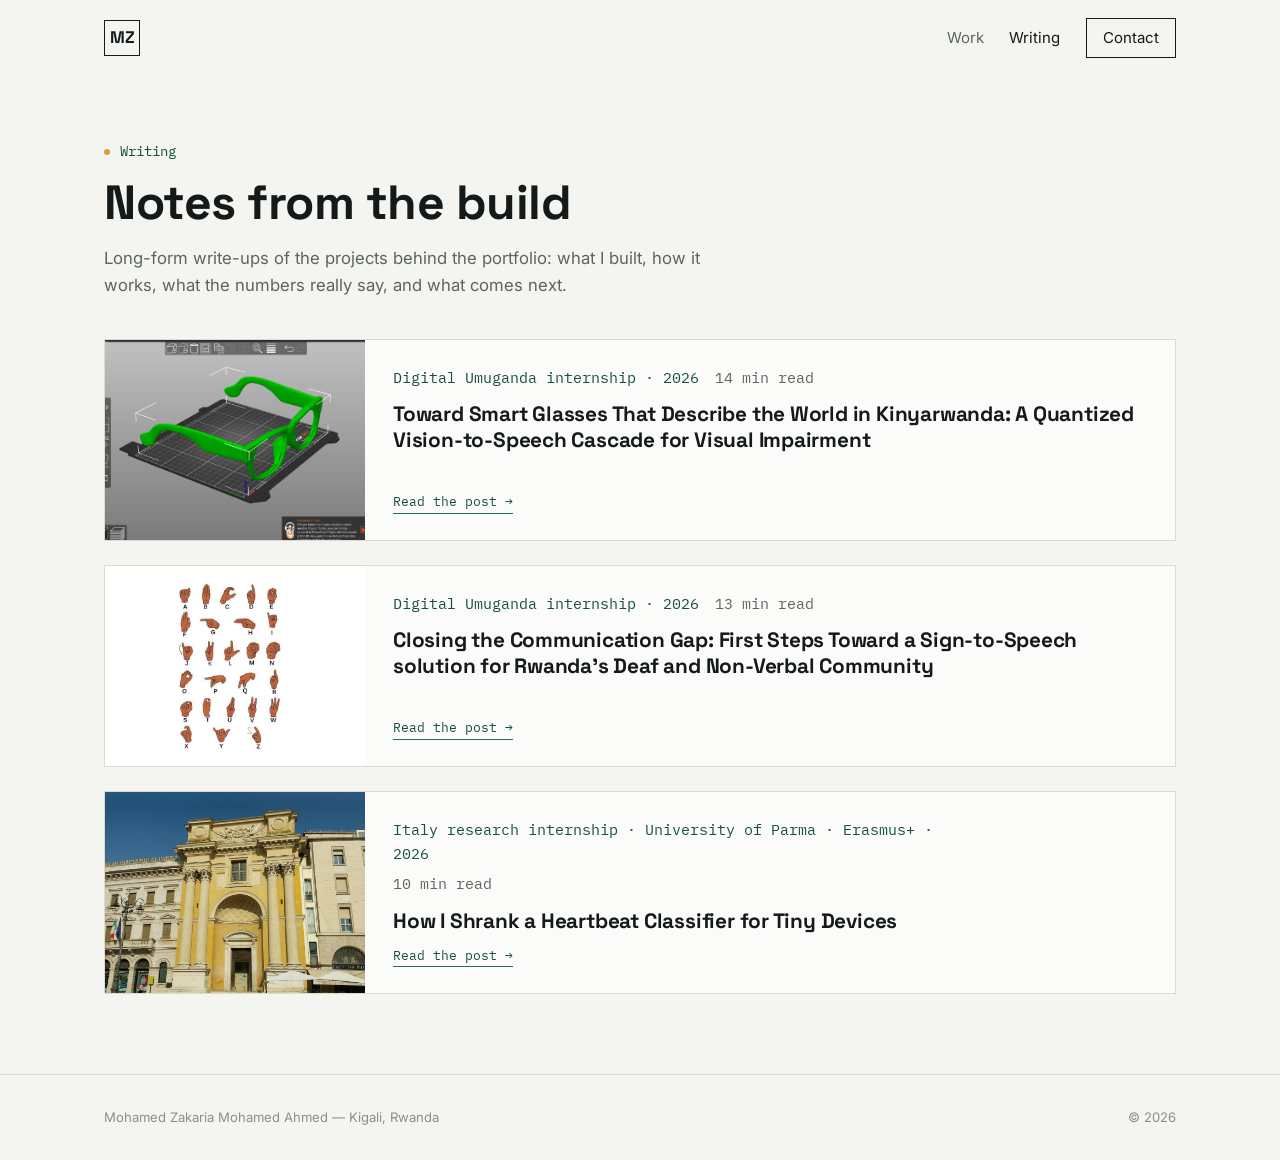
==== blogs/index.html @ 8998ffc3 "add blogs" ====
<!DOCTYPE html>
<html lang="en">
<head>
<meta charset="UTF-8">
<meta name="viewport" content="width=device-width, initial-scale=1.0">
<title>Writing — Mohamed Zakaria</title>
<meta name="description" content="Long-form write-ups by Mohamed Zakaria on edge AI, quantization and Kinyarwanda language technology.">
<link rel="preconnect" href="https://fonts.googleapis.com">
<link rel="preconnect" href="https://fonts.gstatic.com" crossorigin>
<link href="https://fonts.googleapis.com/css2?family=Space+Grotesk:wght@500;600;700&family=Inter:wght@400;500;600&family=IBM+Plex+Mono:wght@400;500&display=swap" rel="stylesheet">
<link rel="stylesheet" href="blog.css">
</head>
<body>
<a class="skip-link" href="#main">Skip to content</a>
<header class="site-header" id="siteHeader">
  <div class="header-inner">
    <a href="../index.html" class="mark" aria-label="Home">MZ</a>
    <nav class="site-nav" aria-label="Primary">
      <a href="../index.html#work" class="nav-optional">Work</a>
      <a href="index.html" aria-current="page">Writing</a>
      <a href="../index.html#contact" class="nav-cta">Contact</a>
    </nav>
  </div>
  
</header>

<main id="main" class="wrap">
  <section class="page-head">
    <p class="eyebrow">Writing</p>
    <h1>Notes from the build</h1>
    <p class="page-lede">Long-form write-ups of the projects behind the portfolio: what I built, how it works, what the numbers really say, and what comes next.</p>
  </section>
  <ul class="post-list">
    <li class="post-item">
      <a class="post-item-cover" href="smart-glasses-kinyarwanda-vision-to-speech/index.html" tabindex="-1" aria-hidden="true"><img src="smart-glasses-kinyarwanda-vision-to-speech/Screenshot_from_2026-04-16_12-37-23.png" alt="3D model of the VisionTTS glasses frame" loading="lazy"></a>
      <div class="post-item-body">
        <p class="post-meta"><span class="ctx">Digital Umuganda internship · 2026</span><span>14 min read</span></p>
        <h2><a href="smart-glasses-kinyarwanda-vision-to-speech/index.html">Toward Smart Glasses That Describe the World in Kinyarwanda: A Quantized Vision-to-Speech Cascade for Visual Impairment</a></h2>
        <a class="read-link" href="smart-glasses-kinyarwanda-vision-to-speech/index.html">Read the post →</a>
      </div>
    </li>
    <li class="post-item">
      <a class="post-item-cover fit-contain" href="sign-to-speech-rwanda-deaf-community/index.html" tabindex="-1" aria-hidden="true"><img src="sign-to-speech-rwanda-deaf-community/cover.jpeg" alt="Illustrated hand-sign alphabet chart" loading="lazy"></a>
      <div class="post-item-body">
        <p class="post-meta"><span class="ctx">Digital Umuganda internship · 2026</span><span>13 min read</span></p>
        <h2><a href="sign-to-speech-rwanda-deaf-community/index.html">Closing the Communication Gap: First Steps Toward a Sign-to-Speech solution for Rwanda&#x27;s Deaf and Non-Verbal Community</a></h2>
        <a class="read-link" href="sign-to-speech-rwanda-deaf-community/index.html">Read the post →</a>
      </div>
    </li>
    <li class="post-item">
      <a class="post-item-cover" href="shrinking-heartbeat-classifier-tiny-devices/index.html" tabindex="-1" aria-hidden="true"><img src="shrinking-heartbeat-classifier-tiny-devices/dicovering%20param%20city.jpeg" alt="Discovering the city centre of Parma" loading="lazy"></a>
      <div class="post-item-body">
        <p class="post-meta"><span class="ctx">Italy research internship · University of Parma · Erasmus+ · 2026</span><span>10 min read</span></p>
        <h2><a href="shrinking-heartbeat-classifier-tiny-devices/index.html">How I Shrank a Heartbeat Classifier for Tiny Devices</a></h2>
        <a class="read-link" href="shrinking-heartbeat-classifier-tiny-devices/index.html">Read the post →</a>
      </div>
    </li>
  </ul>
</main>

<footer class="site-footer">
  <div class="wrap footer-inner">
    <span>Mohamed Zakaria Mohamed Ahmed — Kigali, Rwanda</span>
    <span id="year"></span>
  </div>
</footer>
<script>
  var header = document.getElementById('siteHeader');
  var bar = document.getElementById('progress');
  function onScroll(){
    header.classList.toggle('scrolled', window.scrollY > 8);
    if(bar){
      var h = document.documentElement.scrollHeight - window.innerHeight;
      bar.style.width = (h > 0 ? Math.min(100, window.scrollY / h * 100) : 0) + '%';
    }
  }
  window.addEventListener('scroll', onScroll, { passive:true });
  onScroll();
  document.getElementById('year').textContent = '\u00a9 ' + new Date().getFullYear();
</script>
</body>
</html>
---- blogs/blog.css ----
/* Shared styles for the Writing section — mirrors the tokens and components in ../index.html */
:root{
  --paper:#F4F5F0;
  --surface:#FBFBF9;
  --ink:#14191A;
  --ink-soft:#5B655F;
  --ink-faint:#8A9088;
  --line:#DEDAD0;
  --line-strong:#C7C2B5;
  --amber:#DE9F3B;
  --amber-dark:#B87F22;
  --teal:#1F6F5C;
  --teal-dark:#164F42;
  --teal-tint:#E7EFEB;
  --max:1120px;
  --measure:700px;
  --font-display:'Space Grotesk', 'Segoe UI', sans-serif;
  --font-body:'Inter', 'Segoe UI', sans-serif;
  --font-mono:'IBM Plex Mono', 'Courier New', monospace;
}

*,*::before,*::after{ box-sizing:border-box; }
html{ scroll-behavior:smooth; scroll-padding-top:5rem; }
@media (prefers-reduced-motion: reduce){
  html{ scroll-behavior:auto; }
  *,*::before,*::after{ animation-duration:0.001ms !important; transition-duration:0.001ms !important; }
}

body{
  margin:0;
  background:var(--paper);
  color:var(--ink);
  font-family:var(--font-body);
  font-size:16px;
  line-height:1.6;
  -webkit-font-smoothing:antialiased;
}

h1,h2,h3{
  font-family:var(--font-display);
  color:var(--ink);
  margin:0;
  letter-spacing:-0.01em;
}
p{ margin:0; }
a{ color:inherit; text-decoration:none; }
img,svg{ display:block; max-width:100%; }
:focus-visible{ outline:2px solid var(--teal); outline-offset:3px; }

.skip-link{
  position:absolute; left:-9999px; top:0;
  background:var(--ink); color:var(--paper);
  padding:0.75rem 1.25rem; z-index:200;
  font-family:var(--font-mono); font-size:0.85rem;
}
.skip-link:focus{ left:1rem; top:1rem; }

.wrap{ max-width:var(--max); margin:0 auto; padding:0 1.5rem; }

/* ---------- Header ---------- */
.site-header{
  position:sticky; top:0; z-index:100;
  background:rgba(244,245,240,0.9);
  backdrop-filter:blur(8px);
  border-bottom:1px solid transparent;
  transition:border-color 0.2s ease;
}
.site-header.scrolled{ border-bottom-color:var(--line); }
.header-inner{
  max-width:var(--max); margin:0 auto;
  padding:1.1rem 1.5rem;
  display:flex; align-items:center; justify-content:space-between;
}
.mark{
  font-family:var(--font-display); font-weight:700; font-size:1.05rem;
  color:var(--ink); border:1px solid var(--ink);
  width:2.25rem; height:2.25rem;
  display:flex; align-items:center; justify-content:center;
}
.site-nav{ display:flex; align-items:center; gap:1.6rem; }
.site-nav a{ font-size:0.94rem; color:var(--ink-soft); transition:color 0.15s ease; white-space:nowrap; }
.site-nav a:hover, .site-nav a[aria-current="page"]{ color:var(--ink); }
.nav-cta{ color:var(--ink) !important; border:1px solid var(--ink); padding:0.45rem 1rem; }
.nav-cta:hover{ background:var(--ink); color:var(--paper) !important; }
@media (max-width:560px){
  .site-nav{ gap:1.1rem; }
  .site-nav .nav-optional{ display:none; }
}

/* Reading progress */
.progress{
  position:absolute; left:0; bottom:-1px;
  height:2px; width:0;
  background:var(--teal);
}

/* ---------- Writing index ---------- */
.page-head{ padding:4rem 0 2.5rem; }
.eyebrow{
  font-family:var(--font-mono); font-size:0.85rem; color:var(--teal-dark);
  margin-bottom:1rem;
}
.eyebrow::before{
  content:""; display:inline-block; width:6px; height:6px;
  background:var(--amber); margin-right:0.6rem; border-radius:50%; vertical-align:middle;
}
.page-head h1{ font-size:clamp(2.2rem, 5vw, 3rem); line-height:1.05; margin-bottom:1rem; }
.page-lede{ max-width:56ch; font-size:1.05rem; color:var(--ink-soft); }

.post-list{
  list-style:none; margin:0; padding:0 0 5rem;
  display:flex; flex-direction:column; gap:1.5rem;
}
.post-item{
  border:1px solid var(--line); background:var(--surface);
  display:grid; grid-template-columns:260px 1fr;
  transition:border-color 0.15s ease;
}
.post-item:hover{ border-color:var(--line-strong); }
.post-item-cover{ position:relative; background:var(--line); overflow:hidden; min-height:200px; }
.post-item-cover img{ position:absolute; inset:0; width:100%; height:100%; object-fit:cover; }
.post-item-cover.fit-contain{ background:#fff; }
.post-item-cover.fit-contain img{ object-fit:contain; padding:0.75rem; }
.post-item-body{ padding:1.6rem 1.75rem; display:flex; flex-direction:column; gap:0.75rem; }
.post-item h2{ font-size:1.3rem; line-height:1.25; }
.post-item h2 a:hover{ color:var(--teal-dark); }
.post-item p{ color:var(--ink-soft); font-size:0.95rem; max-width:60ch; }
.post-meta{
  font-family:var(--font-mono); font-size:0.78rem; color:var(--ink-faint);
  display:flex; flex-wrap:wrap; gap:0.35rem 1rem;
}
.post-meta .ctx{ color:var(--teal-dark); }
.read-link{
  font-family:var(--font-mono); font-size:0.8rem; color:var(--teal-dark);
  border-bottom:1px solid var(--teal); align-self:flex-start; margin-top:auto;
}
.read-link:hover{ color:var(--amber-dark); border-color:var(--amber-dark); }
@media (max-width:700px){
  .post-item{ grid-template-columns:1fr; }
  .post-item-cover{ aspect-ratio:16/9; }
}

/* ---------- Article ---------- */
.article{ max-width:var(--measure); margin:0 auto; padding:3rem 1.5rem 4rem; }
.back-link{
  display:inline-block; font-family:var(--font-mono); font-size:0.8rem;
  color:var(--ink-soft); margin-bottom:2rem;
}
.back-link:hover{ color:var(--teal-dark); }
.article-head{ padding-bottom:1.75rem; border-bottom:1px solid var(--line); margin-bottom:2rem; }
.article-head h1{ font-size:clamp(1.9rem, 4.5vw, 2.6rem); line-height:1.12; margin:0.25rem 0 1rem; }
.article-head .post-meta{ font-size:0.8rem; }
.article-tags{ display:flex; flex-wrap:wrap; gap:0.4rem; margin-top:1.1rem; }
.tech-tag{
  font-family:var(--font-mono); font-size:0.72rem; color:var(--teal-dark);
  background:var(--teal-tint); padding:0.25rem 0.55rem;
}

/* Table of contents */
.toc{
  border:1px solid var(--line); background:var(--surface);
  padding:0.9rem 1.25rem; margin-bottom:2.5rem;
}
.toc summary{
  cursor:pointer; font-family:var(--font-mono); font-size:0.8rem;
  color:var(--ink-soft); list-style:none;
}
.toc summary::-webkit-details-marker{ display:none; }
.toc summary::before{ content:"+ "; color:var(--teal); }
.toc[open] summary::before{ content:"– "; }
.toc ol{ margin:0.85rem 0 0.2rem; padding-left:1.2rem; }
.toc li{ font-size:0.92rem; margin-bottom:0.35rem; color:var(--ink-faint); }
.toc a{ color:var(--ink-soft); }
.toc a:hover{ color:var(--teal-dark); }

/* Prose */
.prose{ font-size:1.06rem; line-height:1.75; color:#2A3230; }
.prose > * + *{ margin-top:1.25rem; }
.prose h2{ font-size:1.55rem; line-height:1.25; margin-top:3rem; }
.prose h3{ font-size:1.2rem; line-height:1.3; margin-top:2.25rem; }
.prose h2 + *, .prose h3 + *{ margin-top:0.9rem; }
.prose strong{ color:var(--ink); font-weight:600; }
.prose a{ color:var(--teal-dark); border-bottom:1px solid var(--teal); }
.prose a:hover{ color:var(--amber-dark); border-color:var(--amber-dark); }
.prose ul, .prose ol{ padding-left:1.4rem; }
.prose li + li{ margin-top:0.45rem; }
.prose li::marker{ color:var(--ink-faint); }
.prose hr{ border:0; border-top:1px solid var(--line); margin:2.75rem 0; }
.prose blockquote{
  margin-left:0; margin-right:0; padding:0.9rem 1.25rem;
  border-left:3px solid var(--amber); background:var(--surface);
  font-family:var(--font-mono); font-size:0.95rem; color:var(--ink);
}
.prose blockquote p{ margin:0; }
.prose code{
  font-family:var(--font-mono); font-size:0.88em;
  background:var(--teal-tint); color:var(--teal-dark); padding:0.1em 0.35em;
}
.prose pre{
  background:var(--ink); color:#E6E8E1;
  padding:1.1rem 1.25rem; overflow-x:auto;
  font-size:0.82rem; line-height:1.55;
}
.prose pre code{ background:none; color:inherit; padding:0; font-size:inherit; }

.table-scroll{ overflow-x:auto; border:1px solid var(--line); background:var(--surface); }
.prose table{ border-collapse:collapse; width:100%; font-size:0.9rem; line-height:1.5; }
.prose th, .prose td{ padding:0.6rem 0.85rem; text-align:left; border-bottom:1px solid var(--line); vertical-align:top; }
.prose th{
  font-family:var(--font-mono); font-size:0.74rem; font-weight:500;
  text-transform:uppercase; letter-spacing:0.02em; color:var(--ink-faint);
  background:var(--paper);
}
.prose tr:last-child td{ border-bottom:0; }

.prose figure{ margin-left:0; margin-right:0; }
.prose figure img{ width:100%; height:auto; border:1px solid var(--line); background:var(--surface); }
.prose figure.narrow{ max-width:300px; margin-left:auto; margin-right:auto; }
.prose figure.portrait img{ max-height:560px; width:auto; margin:0 auto; }
.prose figure a{ border:0; }
.prose figcaption{ font-size:0.85rem; color:var(--ink-faint); margin-top:0.6rem; line-height:1.5; text-align:center; }
.figure-row{ display:grid; grid-template-columns:repeat(3,1fr); gap:1rem; }
.figure-row figure{ margin:0; }
@media (max-width:640px){ .figure-row{ grid-template-columns:1fr; } }

.video-embed{ position:relative; width:100%; aspect-ratio:16/9; background:var(--ink); }
.video-embed iframe{ position:absolute; inset:0; width:100%; height:100%; border:0; }

/* Article footer */
.article-foot{ margin-top:3.5rem; padding-top:2rem; border-top:1px solid var(--line); display:flex; flex-direction:column; gap:1.5rem; }
.related{
  border:1px solid var(--line); background:var(--surface); padding:1.25rem 1.5rem;
  display:flex; flex-wrap:wrap; justify-content:space-between; align-items:center; gap:0.75rem 1.5rem;
}
.related span{ font-family:var(--font-mono); font-size:0.75rem; text-transform:uppercase; color:var(--ink-faint); display:block; }
.related strong{ font-family:var(--font-display); font-size:1.05rem; }
.next-post{ display:block; }
.next-post span{ font-family:var(--font-mono); font-size:0.75rem; color:var(--ink-faint); }
.next-post strong{ display:block; font-family:var(--font-display); font-size:1.15rem; margin-top:0.25rem; }
.next-post:hover strong{ color:var(--teal-dark); }
.to-top{ font-family:var(--font-mono); font-size:0.8rem; color:var(--ink-soft); align-self:flex-start; }
.to-top:hover{ color:var(--teal-dark); }

/* Footer */
.site-footer{ border-top:1px solid var(--line); padding:2rem 0; }
.footer-inner{
  display:flex; flex-wrap:wrap; justify-content:space-between; gap:0.75rem;
  font-size:0.82rem; color:var(--ink-faint);
}
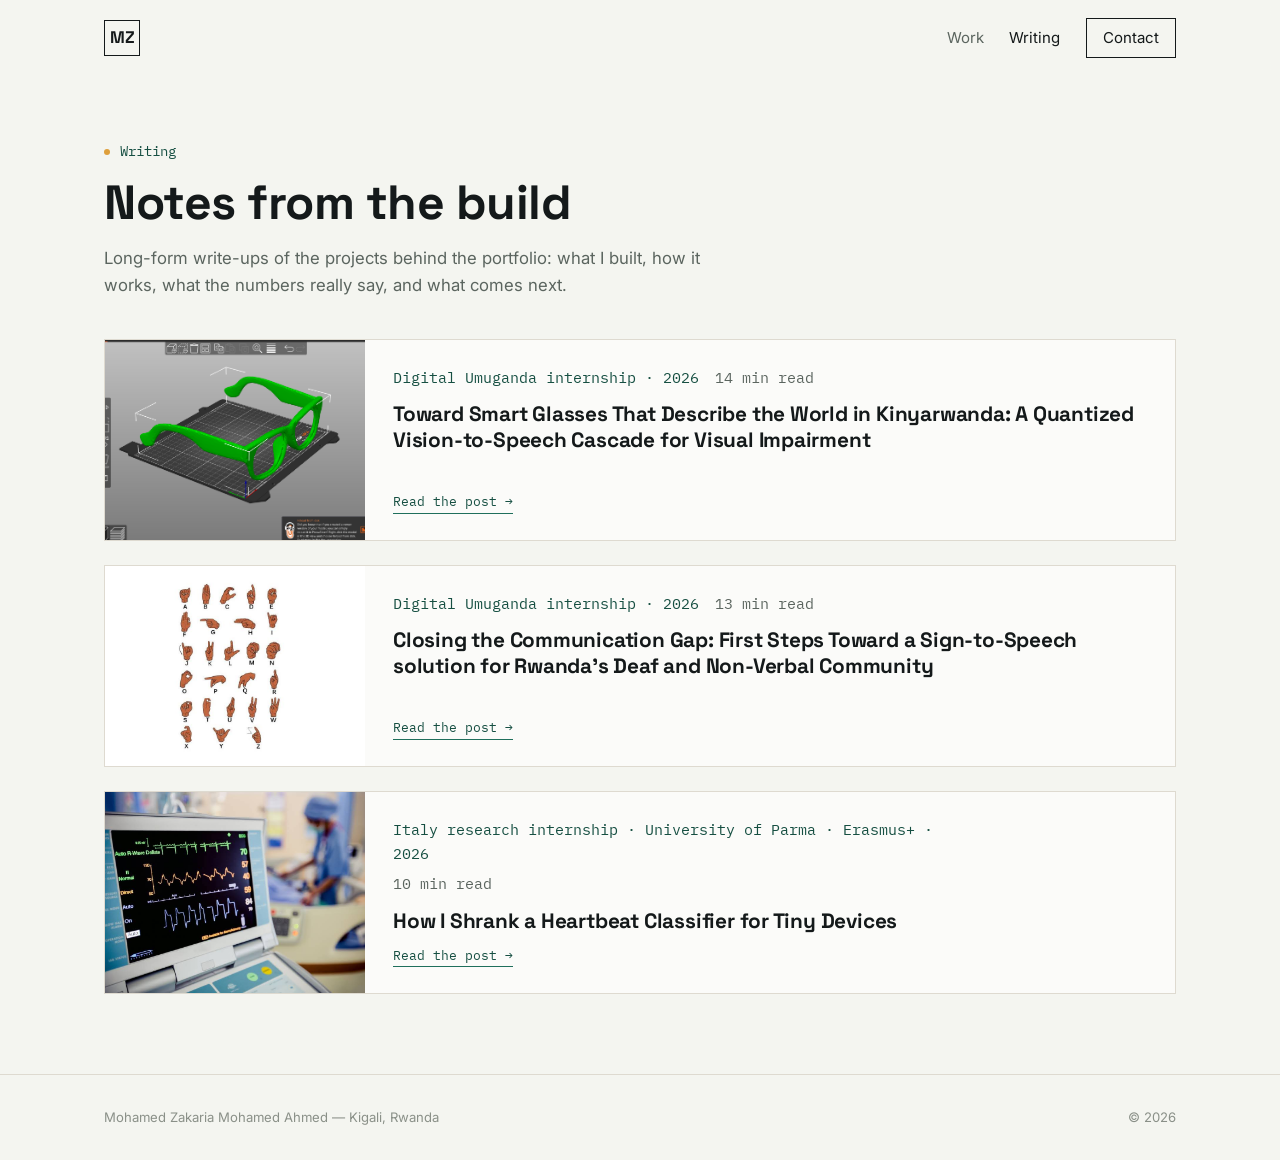
==== commit 04d3f81a: "fix: update cover image paths and alt text for blog posts" ====
--- a/blogs/index.html
+++ b/blogs/index.html
@@ -48,7 +48,7 @@
       </div>
     </li>
     <li class="post-item">
-      <a class="post-item-cover" href="shrinking-heartbeat-classifier-tiny-devices/index.html" tabindex="-1" aria-hidden="true"><img src="shrinking-heartbeat-classifier-tiny-devices/dicovering%20param%20city.jpeg" alt="Discovering the city centre of Parma" loading="lazy"></a>
+      <a class="post-item-cover" href="shrinking-heartbeat-classifier-tiny-devices/index.html" tabindex="-1" aria-hidden="true"><img src="shrinking-heartbeat-classifier-tiny-devices/cover.jpg" alt="Hospital patient monitor showing ECG waveforms" loading="lazy"></a>
       <div class="post-item-body">
         <p class="post-meta"><span class="ctx">Italy research internship · University of Parma · Erasmus+ · 2026</span><span>10 min read</span></p>
         <h2><a href="shrinking-heartbeat-classifier-tiny-devices/index.html">How I Shrank a Heartbeat Classifier for Tiny Devices</a></h2>
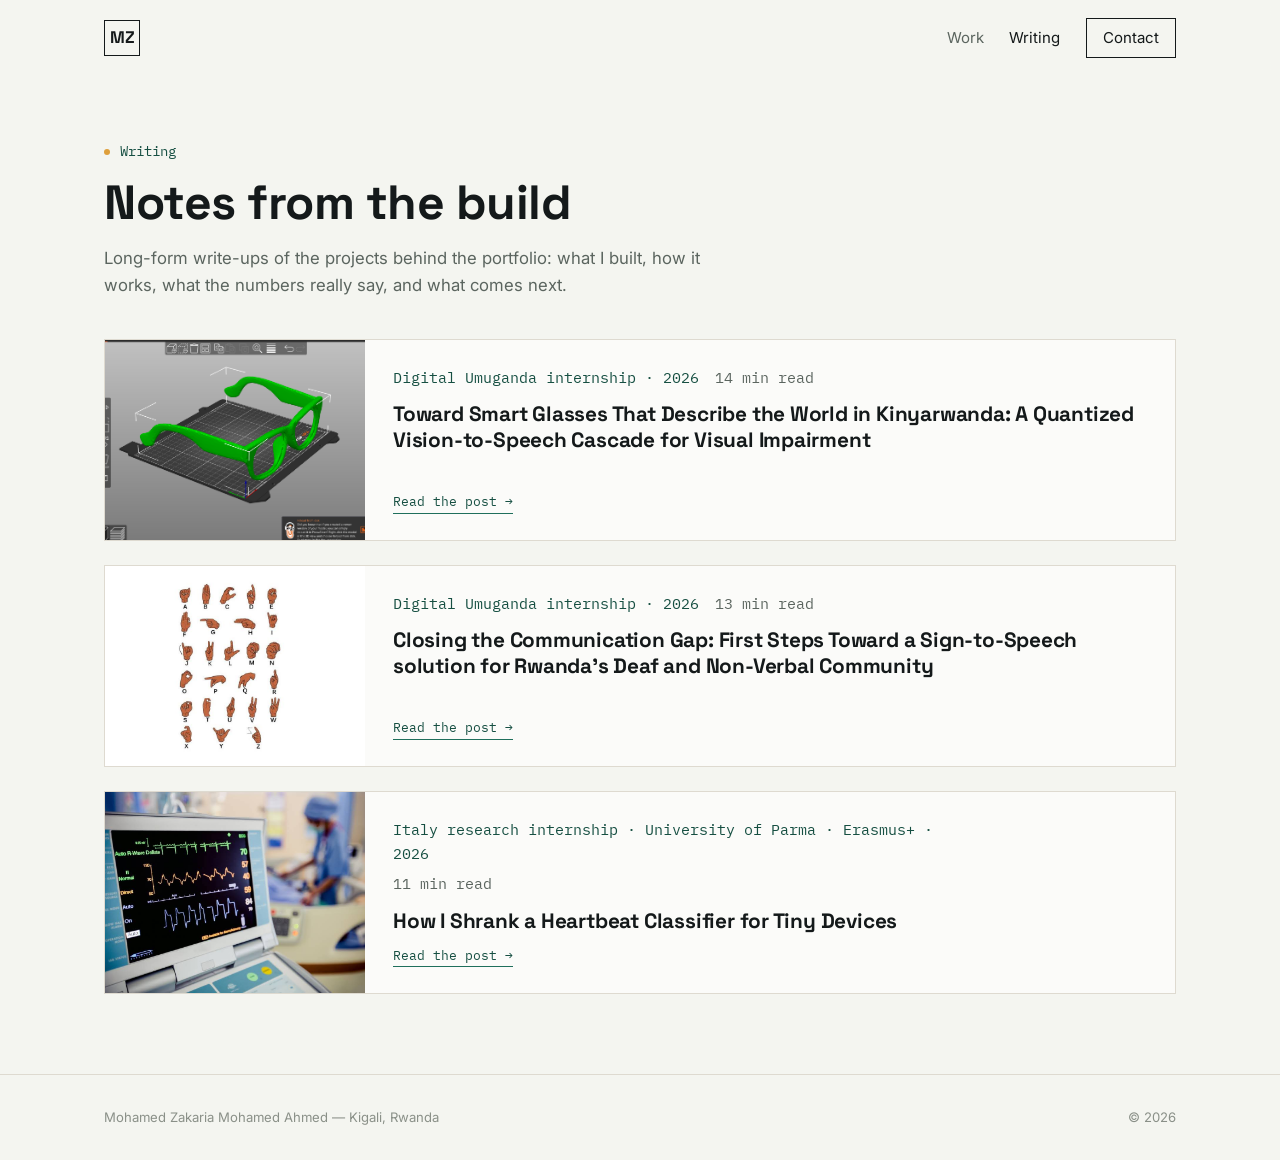
==== commit 1ac319e6: "update it" ====
--- a/blogs/index.html
+++ b/blogs/index.html
@@ -50,7 +50,7 @@
     <li class="post-item">
       <a class="post-item-cover" href="shrinking-heartbeat-classifier-tiny-devices/index.html" tabindex="-1" aria-hidden="true"><img src="shrinking-heartbeat-classifier-tiny-devices/cover.jpg" alt="Hospital patient monitor showing ECG waveforms" loading="lazy"></a>
       <div class="post-item-body">
-        <p class="post-meta"><span class="ctx">Italy research internship · University of Parma · Erasmus+ · 2026</span><span>10 min read</span></p>
+        <p class="post-meta"><span class="ctx">Italy research internship · University of Parma · Erasmus+ · 2026</span><span>11 min read</span></p>
         <h2><a href="shrinking-heartbeat-classifier-tiny-devices/index.html">How I Shrank a Heartbeat Classifier for Tiny Devices</a></h2>
         <a class="read-link" href="shrinking-heartbeat-classifier-tiny-devices/index.html">Read the post →</a>
       </div>
